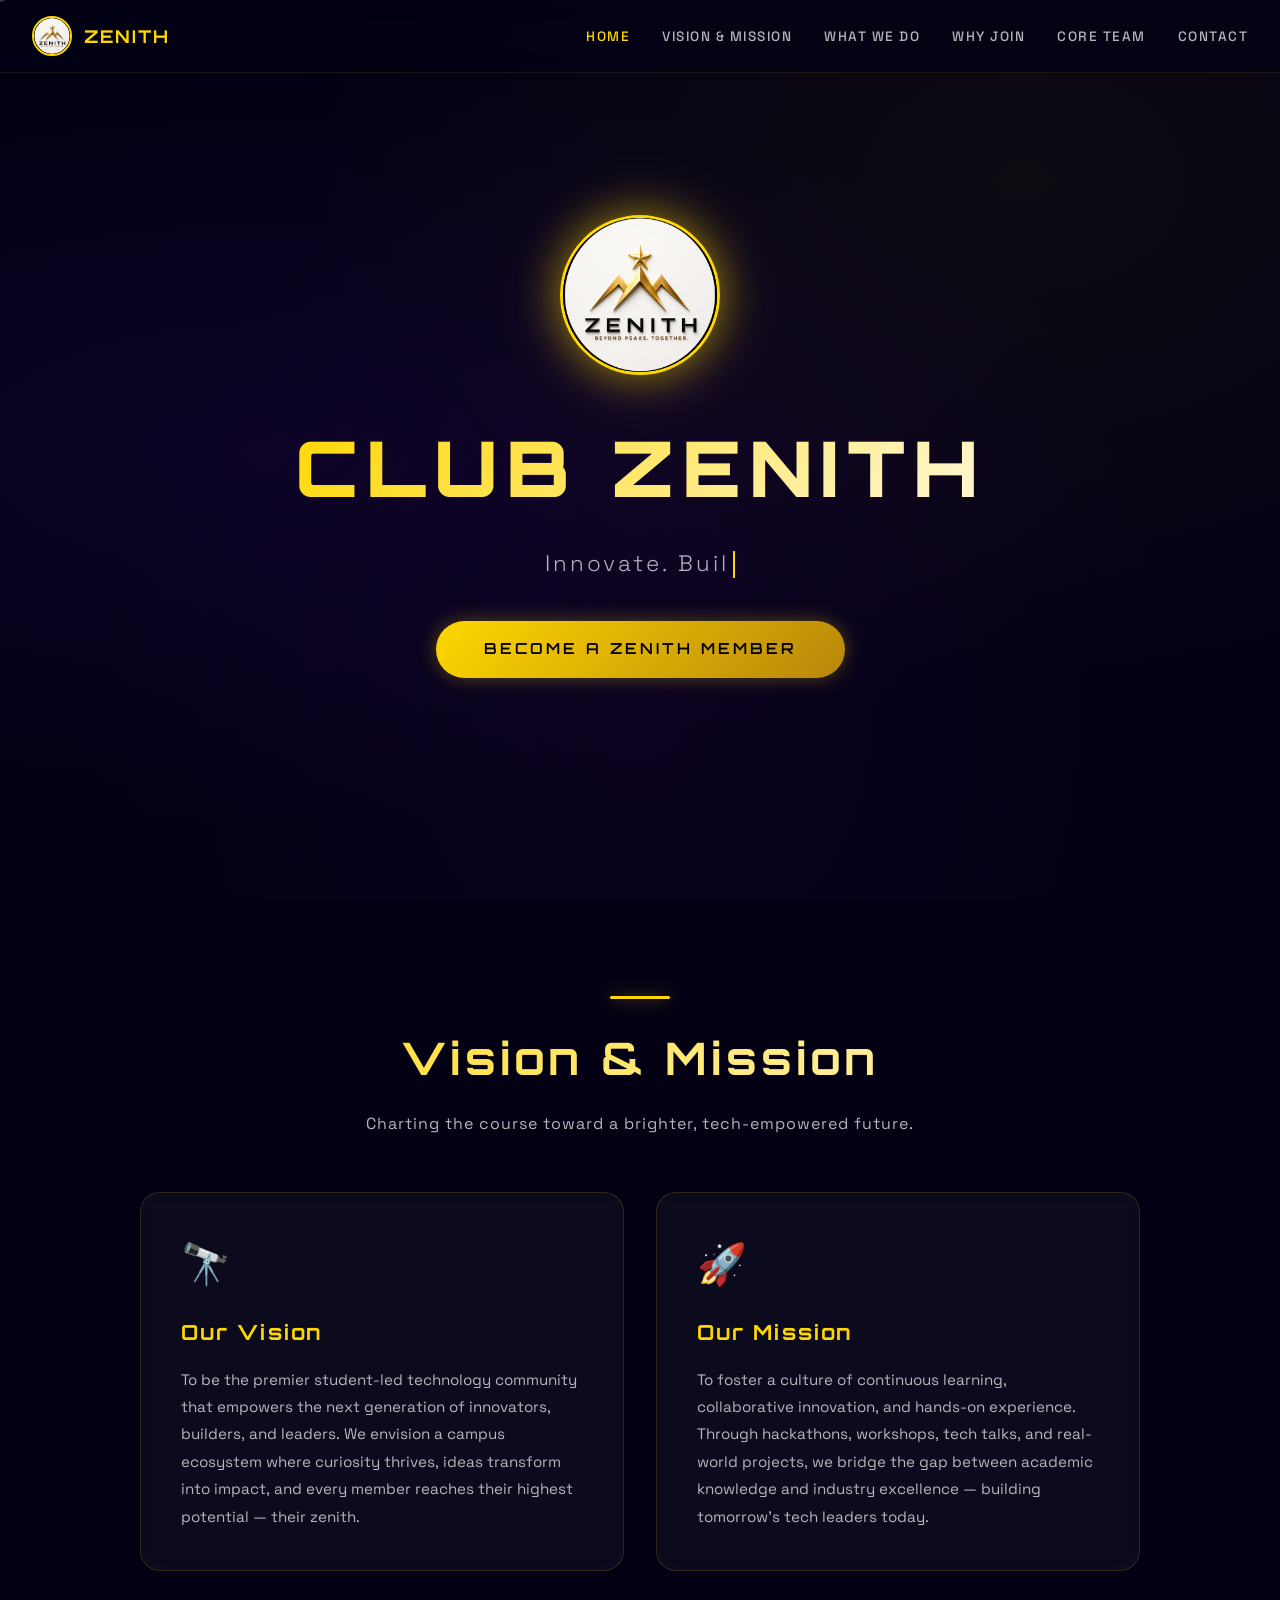
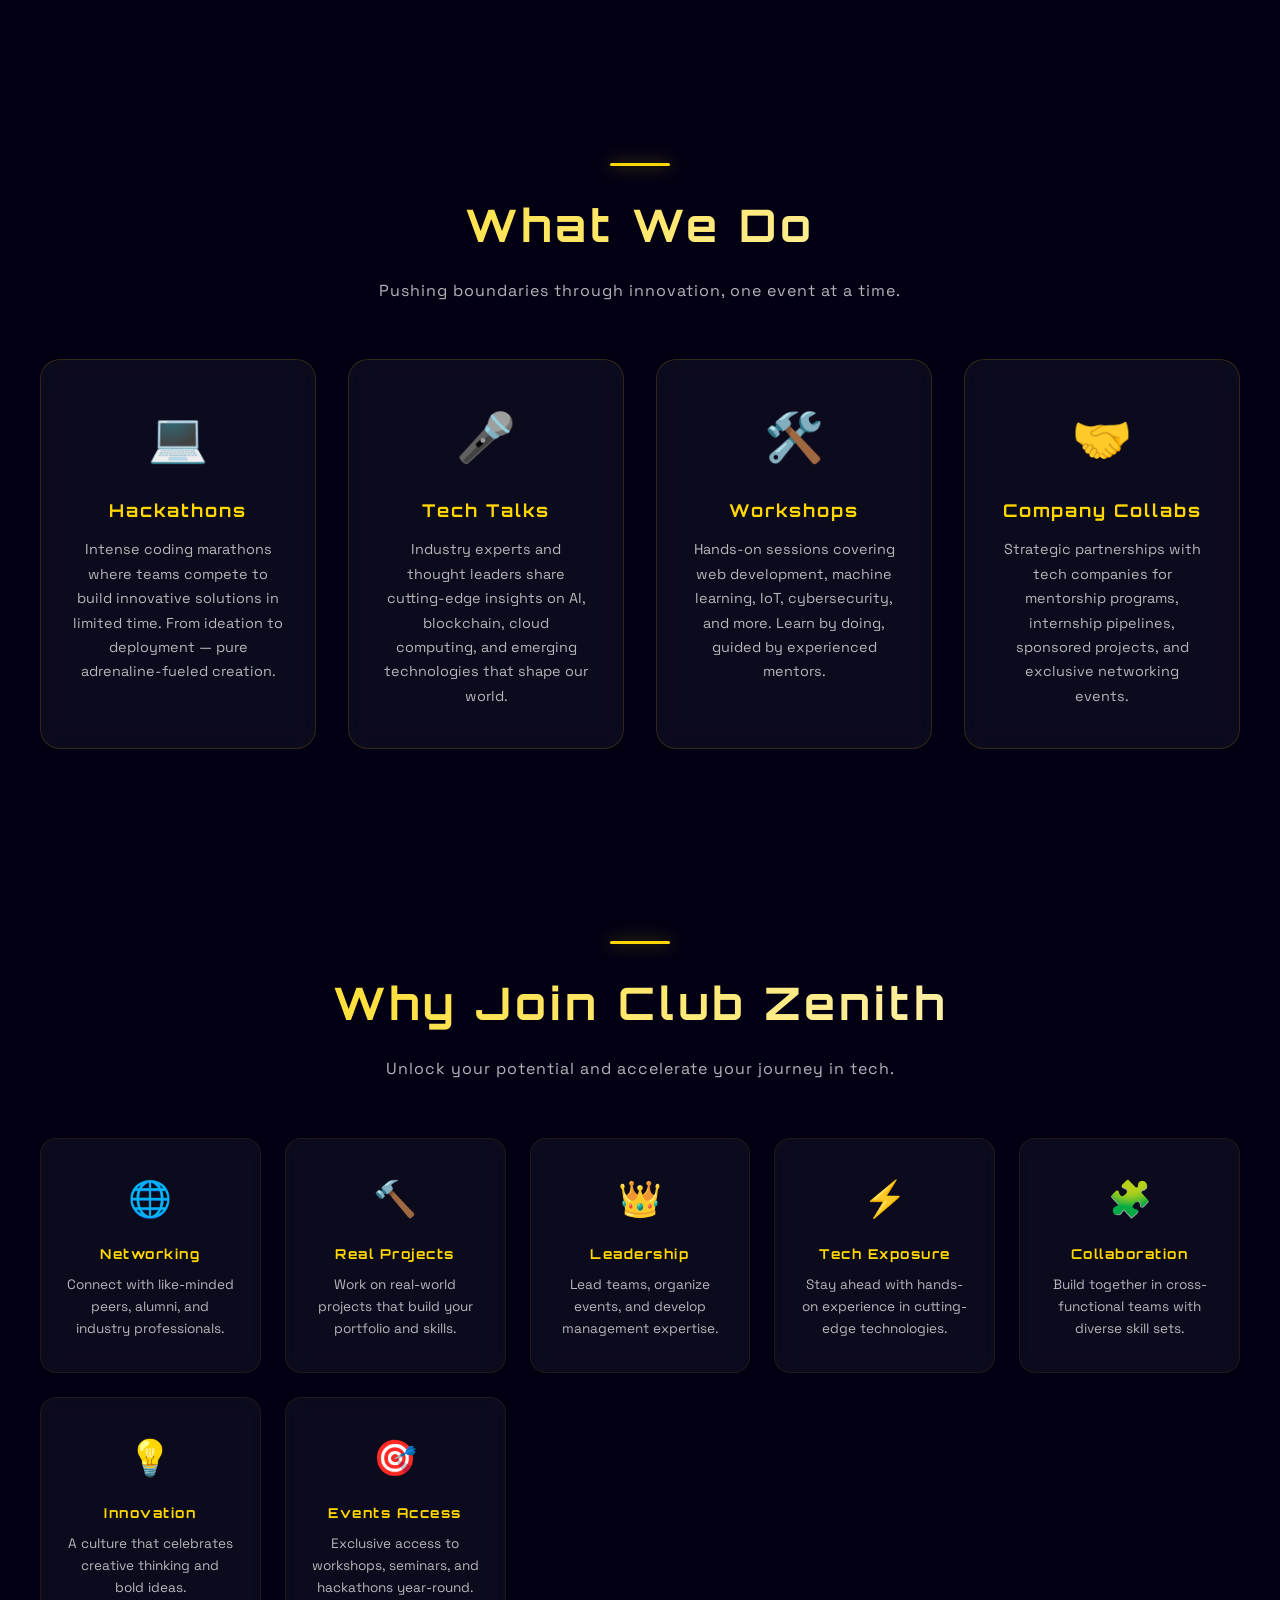
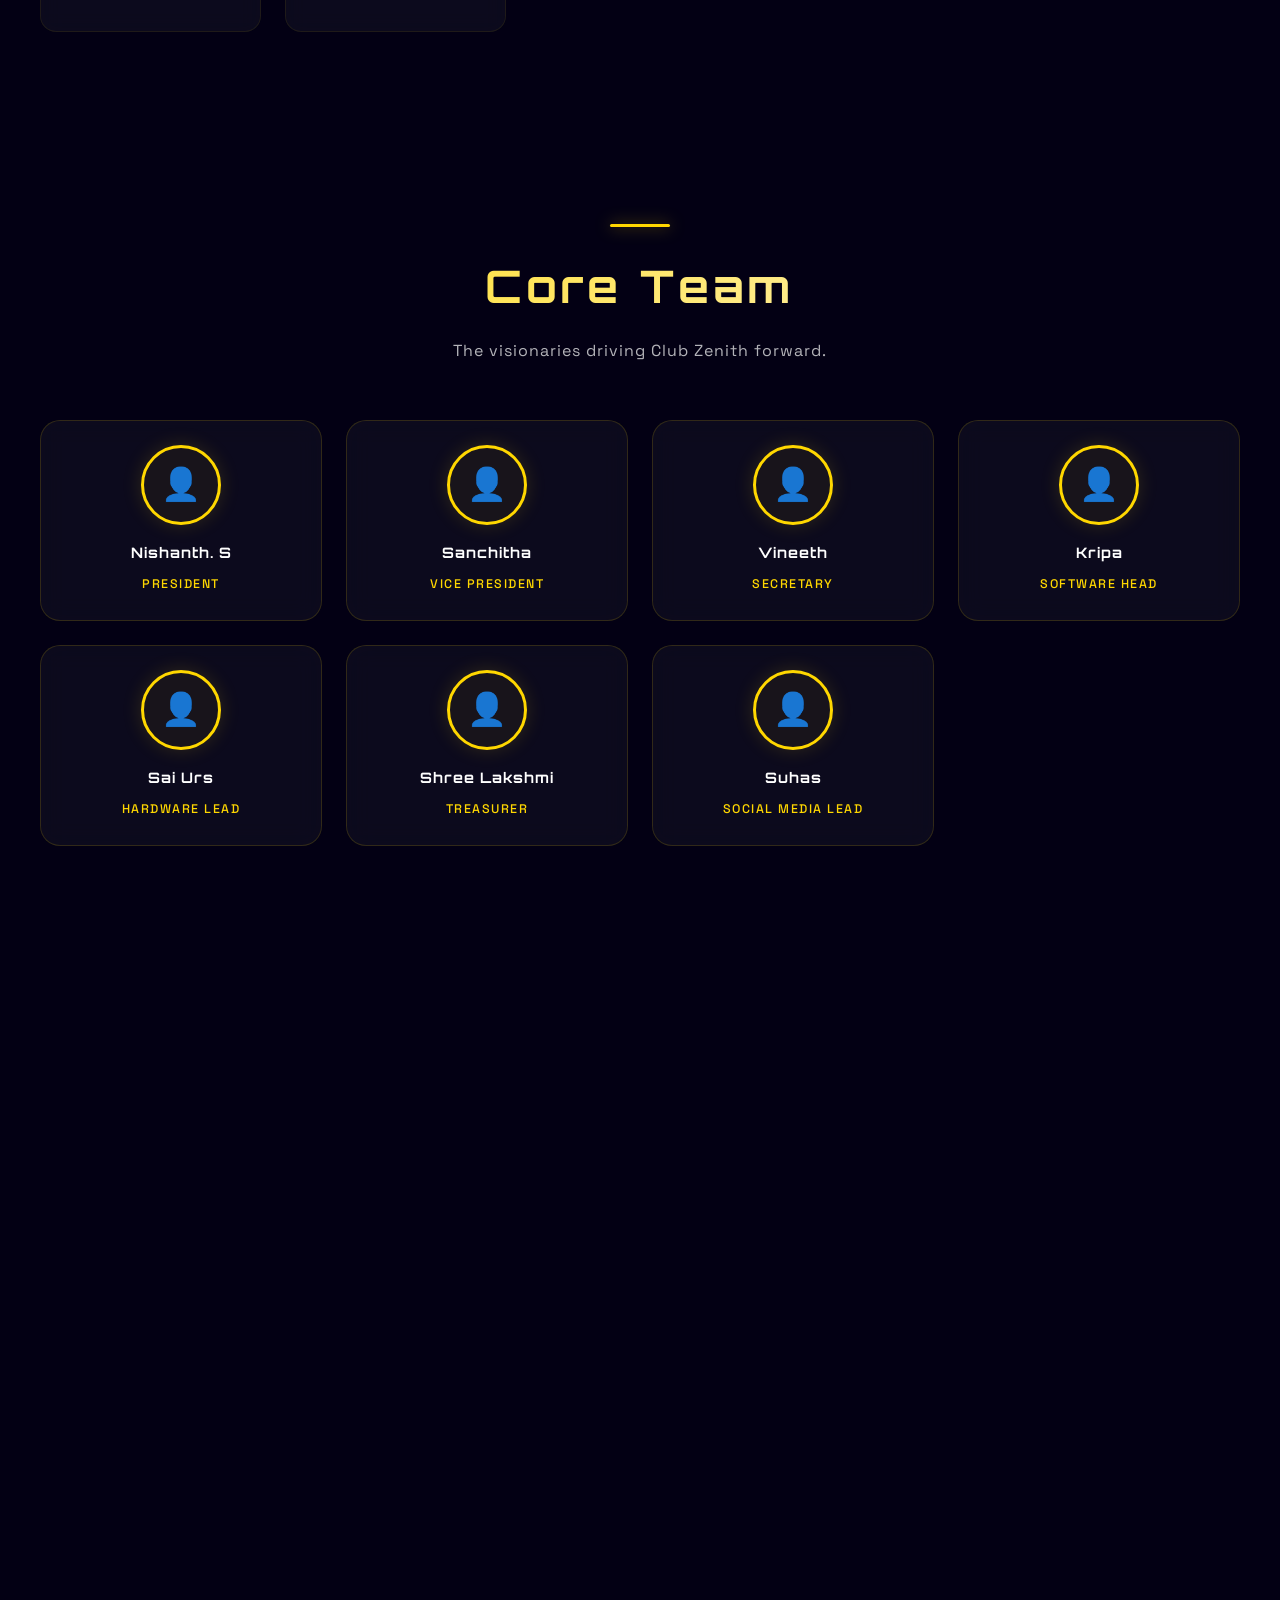
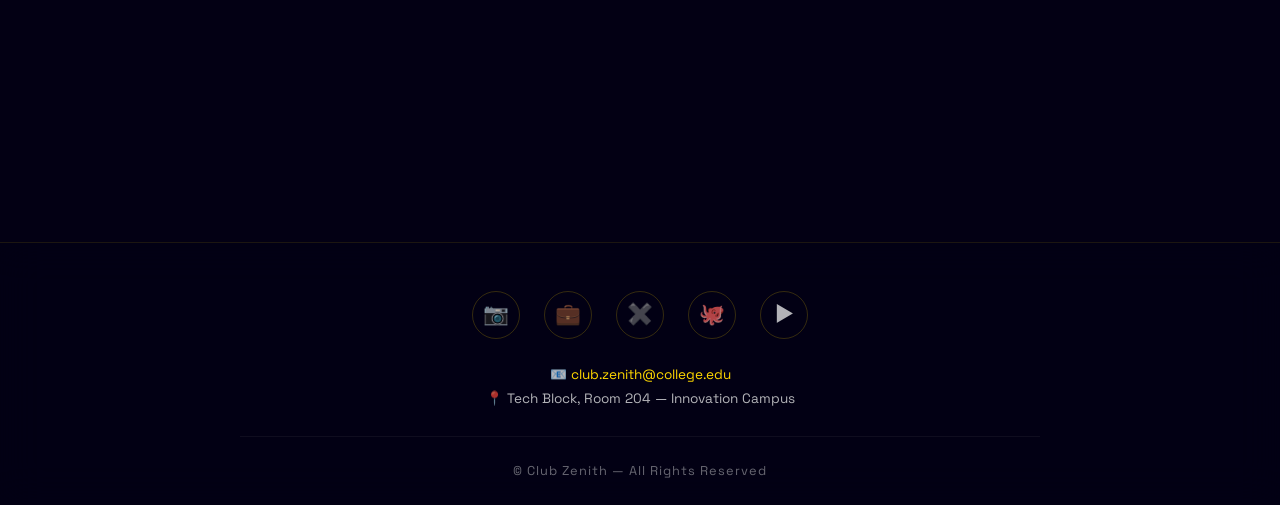
==== index.html @ a307e472 "main branch" ====
<!DOCTYPE html>
<html lang="en">
<head>
  <meta charset="UTF-8" />
  <meta name="viewport" content="width=device-width, initial-scale=1.0" />
  <title>Club Zenith — Beyond Peaks. Together.</title>
  <meta name="description" content="Club Zenith is a premier college tech club driving innovation, leadership, and technology-driven growth. Join us to innovate, build, and lead the future." />
  <link rel="icon" href="logo.png" type="image/png" />
  <link rel="stylesheet" href="styles.css" />
</head>
<body>

  <!-- Galaxy Canvas Background -->
  <canvas id="galaxy-canvas"></canvas>
  <div class="nebula-overlay"></div>

  <!-- ========== NAVIGATION ========== -->
  <nav class="navbar" id="navbar">
    <a href="#hero" class="nav-logo">
      <img src="logo.png" alt="Club Zenith Logo" />
      <span>ZENITH</span>
    </a>
    <ul class="nav-links" id="navLinks">
      <li><a href="#hero">Home</a></li>
      <li><a href="#vision">Vision &amp; Mission</a></li>
      <li><a href="#whatwedo">What We Do</a></li>
      <li><a href="#whyjoin">Why Join</a></li>
      <li><a href="#team">Core Team</a></li>
      <li><a href="#contact">Contact</a></li>
    </ul>
    <div class="hamburger" id="hamburger">
      <span></span><span></span><span></span>
    </div>
  </nav>

  <!-- ========== HERO SECTION ========== -->
  <section class="hero" id="hero">
    <img src="logo.png" alt="Club Zenith Logo" class="hero-logo" />
    <h1 class="hero-title">CLUB ZENITH</h1>
    <p class="hero-tagline" id="tagline"></p>
    <div class="hero-cta">
      <a href="#contact" class="cta-btn" id="ctaBtn">Become a Zenith Member</a>
    </div>
  </section>

  <!-- ========== VISION & MISSION ========== -->
  <section id="vision">
    <div class="section-divider reveal"></div>
    <h2 class="section-title reveal">Vision &amp; Mission</h2>
    <p class="section-subtitle reveal">Charting the course toward a brighter, tech-empowered future.</p>

    <div class="vm-grid">
      <!-- Vision Card -->
      <div class="vm-card reveal">
        <div class="card-icon">🔭</div>
        <h3>Our Vision</h3>
        <p>To be the premier student-led technology community that empowers the next generation of innovators, builders, and leaders. We envision a campus ecosystem where curiosity thrives, ideas transform into impact, and every member reaches their highest potential — their zenith.</p>
      </div>
      <!-- Mission Card -->
      <div class="vm-card reveal">
        <div class="card-icon">🚀</div>
        <h3>Our Mission</h3>
        <p>To foster a culture of continuous learning, collaborative innovation, and hands-on experience. Through hackathons, workshops, tech talks, and real-world projects, we bridge the gap between academic knowledge and industry excellence — building tomorrow's tech leaders today.</p>
      </div>
    </div>
  </section>

  <!-- ========== WHAT WE DO ========== -->
  <section id="whatwedo">
    <div class="section-divider reveal"></div>
    <h2 class="section-title reveal">What We Do</h2>
    <p class="section-subtitle reveal">Pushing boundaries through innovation, one event at a time.</p>

    <div class="wwd-grid">
      <div class="wwd-card reveal">
        <span class="card-icon">💻</span>
        <h3>Hackathons</h3>
        <p>Intense coding marathons where teams compete to build innovative solutions in limited time. From ideation to deployment — pure adrenaline-fueled creation.</p>
      </div>
      <div class="wwd-card reveal">
        <span class="card-icon">🎤</span>
        <h3>Tech Talks</h3>
        <p>Industry experts and thought leaders share cutting-edge insights on AI, blockchain, cloud computing, and emerging technologies that shape our world.</p>
      </div>
      <div class="wwd-card reveal">
        <span class="card-icon">🛠️</span>
        <h3>Workshops</h3>
        <p>Hands-on sessions covering web development, machine learning, IoT, cybersecurity, and more. Learn by doing, guided by experienced mentors.</p>
      </div>
      <div class="wwd-card reveal">
        <span class="card-icon">🤝</span>
        <h3>Company Collabs</h3>
        <p>Strategic partnerships with tech companies for mentorship programs, internship pipelines, sponsored projects, and exclusive networking events.</p>
      </div>
    </div>
  </section>

  <!-- ========== WHY JOIN ========== -->
  <section id="whyjoin">
    <div class="section-divider reveal"></div>
    <h2 class="section-title reveal">Why Join Club Zenith</h2>
    <p class="section-subtitle reveal">Unlock your potential and accelerate your journey in tech.</p>

    <div class="why-grid">
      <div class="why-card reveal">
        <span class="icon">🌐</span>
        <h4>Networking</h4>
        <p>Connect with like-minded peers, alumni, and industry professionals.</p>
      </div>
      <div class="why-card reveal">
        <span class="icon">🔨</span>
        <h4>Real Projects</h4>
        <p>Work on real-world projects that build your portfolio and skills.</p>
      </div>
      <div class="why-card reveal">
        <span class="icon">👑</span>
        <h4>Leadership</h4>
        <p>Lead teams, organize events, and develop management expertise.</p>
      </div>
      <div class="why-card reveal">
        <span class="icon">⚡</span>
        <h4>Tech Exposure</h4>
        <p>Stay ahead with hands-on experience in cutting-edge technologies.</p>
      </div>
      <div class="why-card reveal">
        <span class="icon">🧩</span>
        <h4>Collaboration</h4>
        <p>Build together in cross-functional teams with diverse skill sets.</p>
      </div>
      <div class="why-card reveal">
        <span class="icon">💡</span>
        <h4>Innovation</h4>
        <p>A culture that celebrates creative thinking and bold ideas.</p>
      </div>
      <div class="why-card reveal">
        <span class="icon">🎯</span>
        <h4>Events Access</h4>
        <p>Exclusive access to workshops, seminars, and hackathons year-round.</p>
      </div>
    </div>
  </section>

  <!-- ========== CORE TEAM ========== -->
  <section id="team">
    <div class="section-divider reveal"></div>
    <h2 class="section-title reveal">Core Team</h2>
    <p class="section-subtitle reveal">The visionaries driving Club Zenith forward.</p>

    <div class="team-grid">
      <!-- Row 1: Top Leadership -->
      <div class="team-card reveal">
        <div class="team-avatar">👤</div>
        <h4>Nishanth. S</h4>
        <span class="role">President</span>
      </div>
      <div class="team-card reveal">
        <div class="team-avatar">👤</div>
        <h4>Sanchitha</h4>
        <span class="role">Vice President</span>
      </div>
      <div class="team-card reveal">
        <div class="team-avatar">👤</div>
        <h4>Vineeth</h4>
        <span class="role">Secretary</span>
      </div>
      <div class="team-card reveal">
        <div class="team-avatar">👤</div>
        <h4>Kripa</h4>
        <span class="role">Software Head</span>
      </div>
      <!-- Row 2 -->
      <div class="team-card reveal">
        <div class="team-avatar">👤</div>
        <h4>Sai Urs</h4>
        <span class="role">Hardware Lead</span>
      </div>
      <div class="team-card reveal">
        <div class="team-avatar">👤</div>
        <h4>Shree Lakshmi</h4>
        <span class="role">Treasurer</span>
      </div>
      <div class="team-card reveal">
        <div class="team-avatar">👤</div>
        <h4>Suhas</h4>
        <span class="role">Social Media Lead</span>
      </div>
      <div class="team-card reveal">
        <div class="team-avatar">👤</div>
        <h4>Dhruvitha</h4>
        <span class="role">Event Mgmt Lead</span>
      </div>
      <!-- Row 3 -->
      <div class="team-card reveal">
        <div class="team-avatar">👤</div>
        <h4>Varshitha Shetty</h4>
        <span class="role">Communication Head</span>
      </div>
      <div class="team-card reveal">
        <div class="team-avatar">👤</div>
        <h4>Thanya M</h4>
        <span class="role">Event Management</span>
      </div>
      <div class="team-card reveal">
        <div class="team-avatar">👤</div>
        <h4>Yashwanth Ganesh</h4>
        <span class="role">Project Lead</span>
      </div>
      <div class="team-card reveal">
        <div class="team-avatar">👤</div>
        <h4>Shilpa</h4>
        <span class="role">Project Coordinator</span>
      </div>
      <!-- Row 4 -->
      <div class="team-card reveal">
        <div class="team-avatar">👤</div>
        <h4>Mohith Ashwin</h4>
        <span class="role">Technical Lead</span>
      </div>
      <div class="team-card reveal">
        <div class="team-avatar">👤</div>
        <h4>Likitha</h4>
        <span class="role">Software Lead</span>
      </div>
      <div class="team-card reveal">
        <div class="team-avatar">👤</div>
        <h4>Ninaad</h4>
        <span class="role">Outreach Lead</span>
      </div>
      <div class="team-card reveal">
        <div class="team-avatar">👤</div>
        <h4>Sai Gagan</h4>
        <span class="role">Marketing Lead</span>
      </div>
      <!-- Row 5 -->
      <div class="team-card reveal">
        <div class="team-avatar">👤</div>
        <h4>Prajwal Gowda</h4>
        <span class="role">Logistics Head</span>
      </div>
      <div class="team-card reveal">
        <div class="team-avatar">👤</div>
        <h4>Rohan Anil</h4>
        <span class="role">Event Mgmt Coord.</span>
      </div>
      <div class="team-card reveal">
        <div class="team-avatar">👤</div>
        <h4>Appu</h4>
        <span class="role">Event Mgmt Coord.</span>
      </div>
      <div class="team-card reveal">
        <div class="team-avatar">👤</div>
        <h4>Poorvika</h4>
        <span class="role">Technical Coord.</span>
      </div>
      <!-- Row 6 -->
      <div class="team-card reveal">
        <div class="team-avatar">👤</div>
        <h4>Thejaswi</h4>
        <span class="role">Documentation Head</span>
      </div>
    </div>
  </section>

  <!-- ========== FOOTER / CONTACT ========== -->
  <footer class="footer" id="contact">
    <div class="footer-content">
      <div class="social-links">
        <a href="#" aria-label="Instagram" title="Instagram">📷</a>
        <a href="#" aria-label="LinkedIn" title="LinkedIn">💼</a>
        <a href="#" aria-label="Twitter / X" title="Twitter / X">✖️</a>
        <a href="#" aria-label="GitHub" title="GitHub">🐙</a>
        <a href="#" aria-label="YouTube" title="YouTube">▶️</a>
      </div>
      <div class="footer-contact">
        <p>📧 <a href="mailto:club.zenith@college.edu">club.zenith@college.edu</a></p>
        <p>📍 Tech Block, Room 204 — Innovation Campus</p>
      </div>
      <div class="footer-bottom">
        &copy; Club Zenith — All Rights Reserved
      </div>
    </div>
  </footer>

  <script src="script.js"></script>
</body>
</html>
---- styles.css ----
/* ============================================
   Club Zenith — Cosmic Galaxy Theme Stylesheet
   ============================================ */

/* ---------- Google Fonts ---------- */
@import url('https://fonts.googleapis.com/css2?family=Orbitron:wght@400;500;600;700;800;900&family=Inter:wght@300;400;500;600;700&family=Space+Grotesk:wght@300;400;500;600;700&display=swap');

/* ---------- CSS Variables ---------- */
:root {
  --gold: #FFD700;
  --gold-dark: #B8860B;
  --gold-light: #FFF4CC;
  --black: #000000;
  --bg-primary: #030014;
  --bg-secondary: #0a0a2e;
  --bg-card: rgba(15, 15, 45, 0.6);
  --navy: #0b0b3b;
  --purple-deep: #1a0533;
  --purple-accent: #7b2ff7;
  --text-primary: #ffffff;
  --text-secondary: rgba(255, 255, 255, 0.7);
  --glass-bg: rgba(255, 255, 255, 0.04);
  --glass-border: rgba(255, 215, 0, 0.15);
  --glow-gold: 0 0 20px rgba(255, 215, 0, 0.3);
  --glow-gold-strong: 0 0 40px rgba(255, 215, 0, 0.5), 0 0 80px rgba(255, 215, 0, 0.2);
  --transition: all 0.4s cubic-bezier(0.25, 0.46, 0.45, 0.94);
  --font-display: 'Orbitron', sans-serif;
  --font-body: 'Space Grotesk', 'Inter', sans-serif;
}

/* ---------- Reset & Base ---------- */
*, *::before, *::after { margin: 0; padding: 0; box-sizing: border-box; }

html {
  scroll-behavior: smooth;
  overflow-x: hidden;
  scrollbar-width: thin;
  scrollbar-color: var(--gold-dark) var(--bg-primary);
}

body {
  font-family: var(--font-body);
  background: var(--bg-primary);
  color: var(--text-primary);
  overflow-x: hidden;
  line-height: 1.6;
}

::-webkit-scrollbar { width: 6px; }
::-webkit-scrollbar-track { background: var(--bg-primary); }
::-webkit-scrollbar-thumb { background: var(--gold-dark); border-radius: 3px; }

/* ---------- Canvas Background ---------- */
#galaxy-canvas {
  position: fixed;
  top: 0; left: 0;
  width: 100%; height: 100%;
  z-index: 0;
  pointer-events: none;
}

/* ---------- Nebula Overlay ---------- */
.nebula-overlay {
  position: fixed;
  top: 0; left: 0;
  width: 100%; height: 100%;
  z-index: 0;
  pointer-events: none;
  background:
    radial-gradient(ellipse at 20% 50%, rgba(123, 47, 247, 0.08) 0%, transparent 60%),
    radial-gradient(ellipse at 80% 20%, rgba(255, 215, 0, 0.05) 0%, transparent 50%),
    radial-gradient(ellipse at 50% 80%, rgba(26, 5, 51, 0.3) 0%, transparent 60%);
}

/* ---------- Navigation ---------- */
.navbar {
  position: fixed;
  top: 0; left: 0; right: 0;
  z-index: 1000;
  padding: 1rem 2rem;
  display: flex;
  align-items: center;
  justify-content: space-between;
  background: rgba(3, 0, 20, 0.6);
  backdrop-filter: blur(20px);
  -webkit-backdrop-filter: blur(20px);
  border-bottom: 1px solid rgba(255, 215, 0, 0.1);
  transition: var(--transition);
}

.navbar.scrolled {
  background: rgba(3, 0, 20, 0.9);
  padding: 0.6rem 2rem;
  box-shadow: 0 4px 30px rgba(0, 0, 0, 0.5);
}

.nav-logo {
  display: flex;
  align-items: center;
  gap: 0.75rem;
  text-decoration: none;
}

.nav-logo img {
  width: 40px;
  height: 40px;
  border-radius: 50%;
  border: 2px solid var(--gold);
}

.nav-logo span {
  font-family: var(--font-display);
  font-size: 1.1rem;
  font-weight: 700;
  color: var(--gold);
  letter-spacing: 2px;
}

.nav-links {
  display: flex;
  list-style: none;
  gap: 2rem;
  align-items: center;
}

.nav-links a {
  text-decoration: none;
  color: var(--text-secondary);
  font-size: 0.85rem;
  font-weight: 500;
  letter-spacing: 1.5px;
  text-transform: uppercase;
  position: relative;
  transition: var(--transition);
  padding: 0.5rem 0;
}

.nav-links a::after {
  content: '';
  position: absolute;
  bottom: 0; left: 0;
  width: 0; height: 2px;
  background: var(--gold);
  transition: width 0.3s ease;
  box-shadow: 0 0 10px var(--gold);
}

.nav-links a:hover { color: var(--gold); }
.nav-links a:hover::after { width: 100%; }

/* Hamburger */
.hamburger {
  display: none;
  flex-direction: column;
  gap: 5px;
  cursor: pointer;
  z-index: 1001;
}
.hamburger span {
  width: 28px; height: 2px;
  background: var(--gold);
  transition: var(--transition);
}
.hamburger.active span:nth-child(1) { transform: rotate(45deg) translate(5px, 5px); }
.hamburger.active span:nth-child(2) { opacity: 0; }
.hamburger.active span:nth-child(3) { transform: rotate(-45deg) translate(5px, -5px); }

/* ---------- Hero Section ---------- */
.hero {
  position: relative;
  z-index: 1;
  min-height: 100vh;
  display: flex;
  flex-direction: column;
  align-items: center;
  justify-content: center;
  text-align: center;
  padding: 2rem;
}

.hero-logo {
  width: 160px; height: 160px;
  border-radius: 50%;
  border: 3px solid var(--gold);
  box-shadow: var(--glow-gold-strong);
  animation: logoPulse 3s ease-in-out infinite, fadeInScale 1.5s ease forwards;
  opacity: 0;
  margin-bottom: 2rem;
}

@keyframes logoPulse {
  0%, 100% { box-shadow: 0 0 20px rgba(255,215,0,0.3), 0 0 60px rgba(255,215,0,0.1); }
  50% { box-shadow: 0 0 40px rgba(255,215,0,0.6), 0 0 100px rgba(255,215,0,0.2); }
}

@keyframes fadeInScale {
  from { opacity: 0; transform: scale(0.5); }
  to { opacity: 1; transform: scale(1); }
}

.hero-title {
  font-family: var(--font-display);
  font-size: clamp(2.5rem, 6vw, 5rem);
  font-weight: 900;
  letter-spacing: 8px;
  background: linear-gradient(135deg, var(--gold), #fff8dc, var(--gold-dark), var(--gold));
  background-size: 300% 300%;
  -webkit-background-clip: text;
  -webkit-text-fill-color: transparent;
  background-clip: text;
  animation: shimmer 4s ease infinite, fadeInUp 1.5s ease 0.3s forwards;
  opacity: 0;
  text-shadow: none;
}

@keyframes shimmer {
  0% { background-position: 0% 50%; }
  50% { background-position: 100% 50%; }
  100% { background-position: 0% 50%; }
}

@keyframes fadeInUp {
  from { opacity: 0; transform: translateY(30px); }
  to { opacity: 1; transform: translateY(0); }
}

.hero-tagline {
  font-size: clamp(1rem, 2.5vw, 1.4rem);
  color: var(--text-secondary);
  margin-top: 1rem;
  letter-spacing: 3px;
  font-weight: 300;
  min-height: 2rem;
  animation: fadeInUp 1.5s ease 0.6s forwards;
  opacity: 0;
}

.hero-tagline .cursor {
  display: inline-block;
  width: 2px;
  height: 1.2em;
  background: var(--gold);
  margin-left: 4px;
  vertical-align: text-bottom;
  animation: blink 0.8s step-end infinite;
}

@keyframes blink {
  0%, 100% { opacity: 1; }
  50% { opacity: 0; }
}

.hero-cta {
  margin-top: 2.5rem;
  animation: fadeInUp 1.5s ease 1.2s forwards;
  opacity: 0;
}

.cta-btn {
  display: inline-block;
  padding: 1rem 3rem;
  font-family: var(--font-display);
  font-size: 0.95rem;
  font-weight: 600;
  letter-spacing: 3px;
  text-transform: uppercase;
  color: var(--black);
  background: linear-gradient(135deg, var(--gold), var(--gold-dark));
  border: none;
  border-radius: 50px;
  cursor: pointer;
  text-decoration: none;
  position: relative;
  overflow: hidden;
  transition: var(--transition);
  box-shadow: var(--glow-gold);
}

.cta-btn::before {
  content: '';
  position: absolute;
  top: -50%; left: -50%;
  width: 200%; height: 200%;
  background: linear-gradient(45deg, transparent, rgba(255,255,255,0.3), transparent);
  transform: rotate(45deg);
  transition: 0.6s;
  opacity: 0;
}

.cta-btn:hover {
  transform: translateY(-3px) scale(1.05);
  box-shadow: var(--glow-gold-strong);
}

.cta-btn:hover::before { opacity: 1; animation: shineSlide 0.6s forwards; }

@keyframes shineSlide {
  to { transform: rotate(45deg) translate(100%, 100%); }
}

/* ---------- Sections ---------- */
section {
  position: relative;
  z-index: 1;
  padding: 6rem 2rem;
}

.section-title {
  font-family: var(--font-display);
  font-size: clamp(1.8rem, 4vw, 2.8rem);
  font-weight: 700;
  text-align: center;
  letter-spacing: 4px;
  margin-bottom: 1rem;
  background: linear-gradient(135deg, var(--gold), #fff8dc);
  -webkit-background-clip: text;
  -webkit-text-fill-color: transparent;
  background-clip: text;
}

.section-subtitle {
  text-align: center;
  color: var(--text-secondary);
  font-size: 1rem;
  max-width: 600px;
  margin: 0 auto 3.5rem;
  letter-spacing: 1px;
}

.section-divider {
  width: 60px; height: 3px;
  background: var(--gold);
  margin: 0 auto 1.5rem;
  border-radius: 2px;
  box-shadow: 0 0 15px rgba(255,215,0,0.5);
}

/* ---------- Reveal Animation ---------- */
.reveal {
  opacity: 0;
  transform: translateY(40px);
  transition: opacity 0.8s ease, transform 0.8s ease;
}
.reveal.active {
  opacity: 1;
  transform: translateY(0);
}

/* ---------- Vision & Mission ---------- */
.vm-grid {
  display: grid;
  grid-template-columns: repeat(auto-fit, minmax(320px, 1fr));
  gap: 2rem;
  max-width: 1000px;
  margin: 0 auto;
}

.vm-card {
  background: var(--glass-bg);
  border: 1px solid var(--glass-border);
  border-radius: 20px;
  padding: 2.5rem;
  backdrop-filter: blur(12px);
  transition: var(--transition);
  position: relative;
  overflow: hidden;
}

.vm-card::before {
  content: '';
  position: absolute;
  top: -50%; left: -50%;
  width: 200%; height: 200%;
  background: radial-gradient(circle, rgba(255,215,0,0.05) 0%, transparent 70%);
  opacity: 0;
  transition: opacity 0.5s;
}

.vm-card:hover {
  transform: translateY(-8px);
  border-color: rgba(255, 215, 0, 0.4);
  box-shadow: var(--glow-gold);
}

.vm-card:hover::before { opacity: 1; }

.vm-card .card-icon {
  font-size: 2.5rem;
  margin-bottom: 1.2rem;
}

.vm-card h3 {
  font-family: var(--font-display);
  font-size: 1.3rem;
  color: var(--gold);
  margin-bottom: 1rem;
  letter-spacing: 2px;
}

.vm-card p {
  color: var(--text-secondary);
  font-size: 0.95rem;
  line-height: 1.8;
}

/* ---------- What We Do ---------- */
.wwd-grid {
  display: grid;
  grid-template-columns: repeat(auto-fit, minmax(260px, 1fr));
  gap: 2rem;
  max-width: 1200px;
  margin: 0 auto;
}

.wwd-card {
  background: var(--glass-bg);
  border: 1px solid var(--glass-border);
  border-radius: 20px;
  padding: 2.5rem 2rem;
  text-align: center;
  backdrop-filter: blur(12px);
  transition: var(--transition);
  position: relative;
  overflow: hidden;
}

.wwd-card::after {
  content: '';
  position: absolute;
  bottom: 0; left: 0; right: 0;
  height: 3px;
  background: linear-gradient(90deg, transparent, var(--gold), transparent);
  opacity: 0;
  transition: opacity 0.4s;
}

.wwd-card:hover {
  transform: translateY(-10px) scale(1.02);
  border-color: rgba(255, 215, 0, 0.4);
  box-shadow: 0 20px 60px rgba(255, 215, 0, 0.1);
}

.wwd-card:hover::after { opacity: 1; }

.wwd-card .card-icon {
  font-size: 3rem;
  margin-bottom: 1.2rem;
  display: block;
}

.wwd-card h3 {
  font-family: var(--font-display);
  font-size: 1.1rem;
  color: var(--gold);
  margin-bottom: 0.8rem;
  letter-spacing: 2px;
}

.wwd-card p {
  color: var(--text-secondary);
  font-size: 0.9rem;
  line-height: 1.7;
}

/* ---------- Why Join ---------- */
.why-grid {
  display: grid;
  grid-template-columns: repeat(auto-fit, minmax(220px, 1fr));
  gap: 1.5rem;
  max-width: 1200px;
  margin: 0 auto;
}

.why-card {
  background: var(--glass-bg);
  border: 1px solid rgba(255, 215, 0, 0.08);
  border-radius: 16px;
  padding: 2rem 1.5rem;
  text-align: center;
  backdrop-filter: blur(10px);
  transition: var(--transition);
}

.why-card:hover {
  transform: translateY(-6px);
  border-color: rgba(255, 215, 0, 0.3);
  box-shadow: 0 10px 40px rgba(255, 215, 0, 0.08);
  background: rgba(255, 215, 0, 0.03);
}

.why-card .icon {
  font-size: 2.2rem;
  margin-bottom: 1rem;
  display: block;
}

.why-card h4 {
  font-family: var(--font-display);
  font-size: 0.85rem;
  color: var(--gold);
  letter-spacing: 1.5px;
  margin-bottom: 0.6rem;
}

.why-card p {
  color: var(--text-secondary);
  font-size: 0.85rem;
  line-height: 1.6;
}

/* ---------- Core Team ---------- */
.team-grid {
  display: grid;
  grid-template-columns: repeat(4, 1fr);
  gap: 1.5rem;
  max-width: 1200px;
  margin: 0 auto;
}

.team-card {
  background: var(--glass-bg);
  border: 1px solid var(--glass-border);
  border-radius: 20px;
  padding: 1.5rem 1rem;
  text-align: center;
  backdrop-filter: blur(12px);
  transition: var(--transition);
  position: relative;
}

.team-card:hover {
  transform: translateY(-8px);
  border-color: var(--gold);
  box-shadow: var(--glow-gold);
}

.team-avatar {
  width: 80px; height: 80px;
  border-radius: 50%;
  border: 3px solid var(--gold);
  margin: 0 auto 1rem;
  display: flex;
  align-items: center;
  justify-content: center;
  font-size: 2rem;
  background: rgba(255, 215, 0, 0.05);
  box-shadow: 0 0 20px rgba(255, 215, 0, 0.15);
  transition: var(--transition);
}

.team-card:hover .team-avatar {
  box-shadow: 0 0 30px rgba(255, 215, 0, 0.4);
  transform: scale(1.05);
}

.team-card h4 {
  font-family: var(--font-display);
  font-size: 0.9rem;
  color: var(--text-primary);
  letter-spacing: 1px;
  margin-bottom: 0.4rem;
}

.team-card .role {
  font-size: 0.78rem;
  color: var(--gold);
  letter-spacing: 1.5px;
  text-transform: uppercase;
  font-weight: 500;
}

/* ---------- Contact / Footer ---------- */
.footer {
  position: relative;
  z-index: 1;
  padding: 3rem 2rem 1.5rem;
  border-top: 1px solid rgba(255, 215, 0, 0.1);
  background: rgba(3, 0, 20, 0.8);
  backdrop-filter: blur(20px);
  text-align: center;
}

.footer-content {
  max-width: 800px;
  margin: 0 auto;
}

.social-links {
  display: flex;
  justify-content: center;
  gap: 1.5rem;
  margin-bottom: 1.5rem;
}

.social-links a {
  width: 48px; height: 48px;
  border-radius: 50%;
  border: 1px solid rgba(255, 215, 0, 0.2);
  display: flex;
  align-items: center;
  justify-content: center;
  font-size: 1.3rem;
  color: var(--text-secondary);
  text-decoration: none;
  transition: var(--transition);
}

.social-links a:hover {
  border-color: var(--gold);
  color: var(--gold);
  box-shadow: var(--glow-gold);
  transform: translateY(-4px);
}

.footer-contact {
  color: var(--text-secondary);
  font-size: 0.85rem;
  margin-bottom: 1.5rem;
  line-height: 1.8;
}

.footer-contact a {
  color: var(--gold);
  text-decoration: none;
}

.footer-bottom {
  font-size: 0.8rem;
  color: rgba(255, 255, 255, 0.4);
  letter-spacing: 1px;
  padding-top: 1.5rem;
  border-top: 1px solid rgba(255, 255, 255, 0.05);
}

/* ---------- Responsive ---------- */
@media (max-width: 768px) {
  .nav-links {
    position: fixed;
    top: 0; right: -100%;
    width: 70%; height: 100vh;
    flex-direction: column;
    background: rgba(3, 0, 20, 0.97);
    backdrop-filter: blur(30px);
    padding: 5rem 2rem 2rem;
    gap: 1.5rem;
    transition: right 0.4s ease;
    border-left: 1px solid rgba(255, 215, 0, 0.1);
  }
  .nav-links.active { right: 0; }
  .hamburger { display: flex; }

  section { padding: 4rem 1.2rem; }
  .hero-logo { width: 120px; height: 120px; }
  .vm-grid { grid-template-columns: 1fr; }
  .wwd-grid { grid-template-columns: repeat(auto-fit, minmax(220px, 1fr)); }
  .why-grid { grid-template-columns: repeat(auto-fit, minmax(160px, 1fr)); }
  .team-grid { grid-template-columns: repeat(auto-fit, minmax(160px, 1fr)); }
}

@media (max-width: 480px) {
  .hero-title { letter-spacing: 3px; }
  .cta-btn { padding: 0.8rem 2rem; font-size: 0.8rem; }
  .team-grid { grid-template-columns: repeat(2, 1fr); gap: 1rem; }
  .why-grid { grid-template-columns: repeat(2, 1fr); }
}
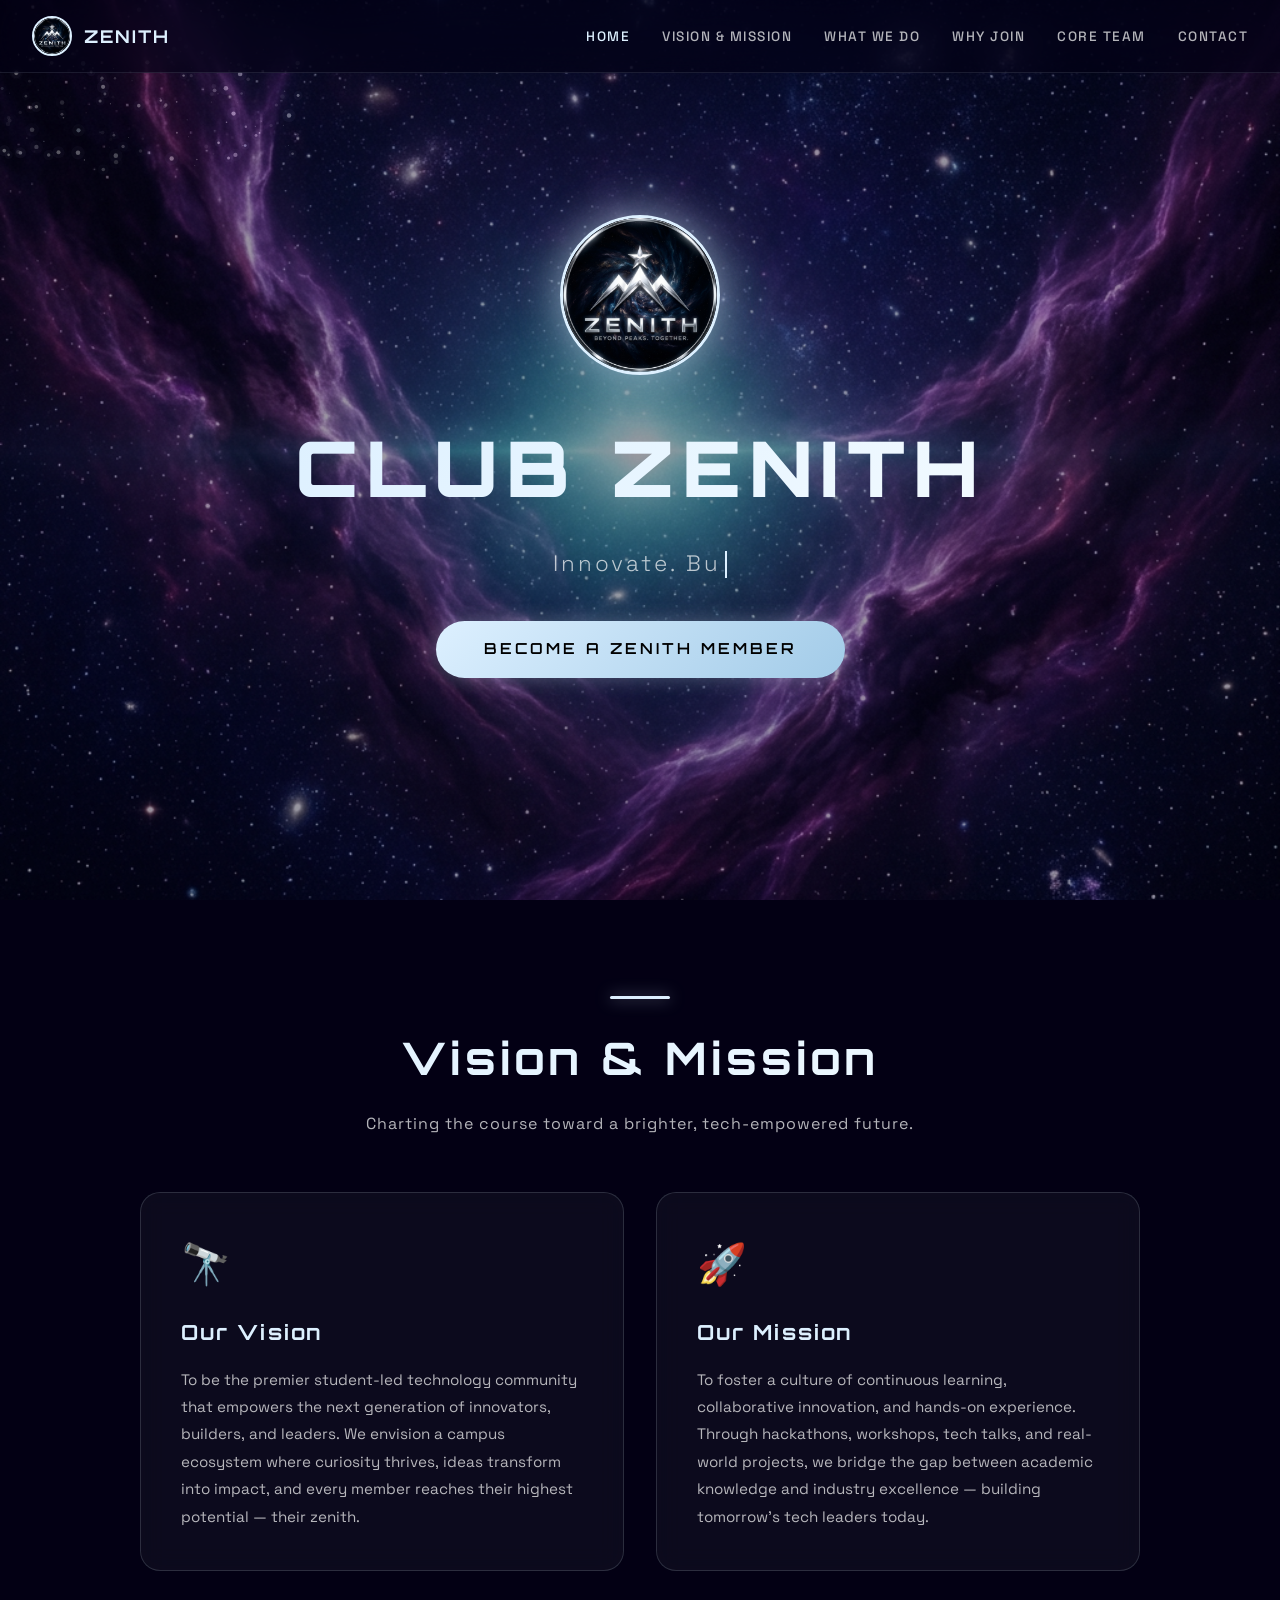
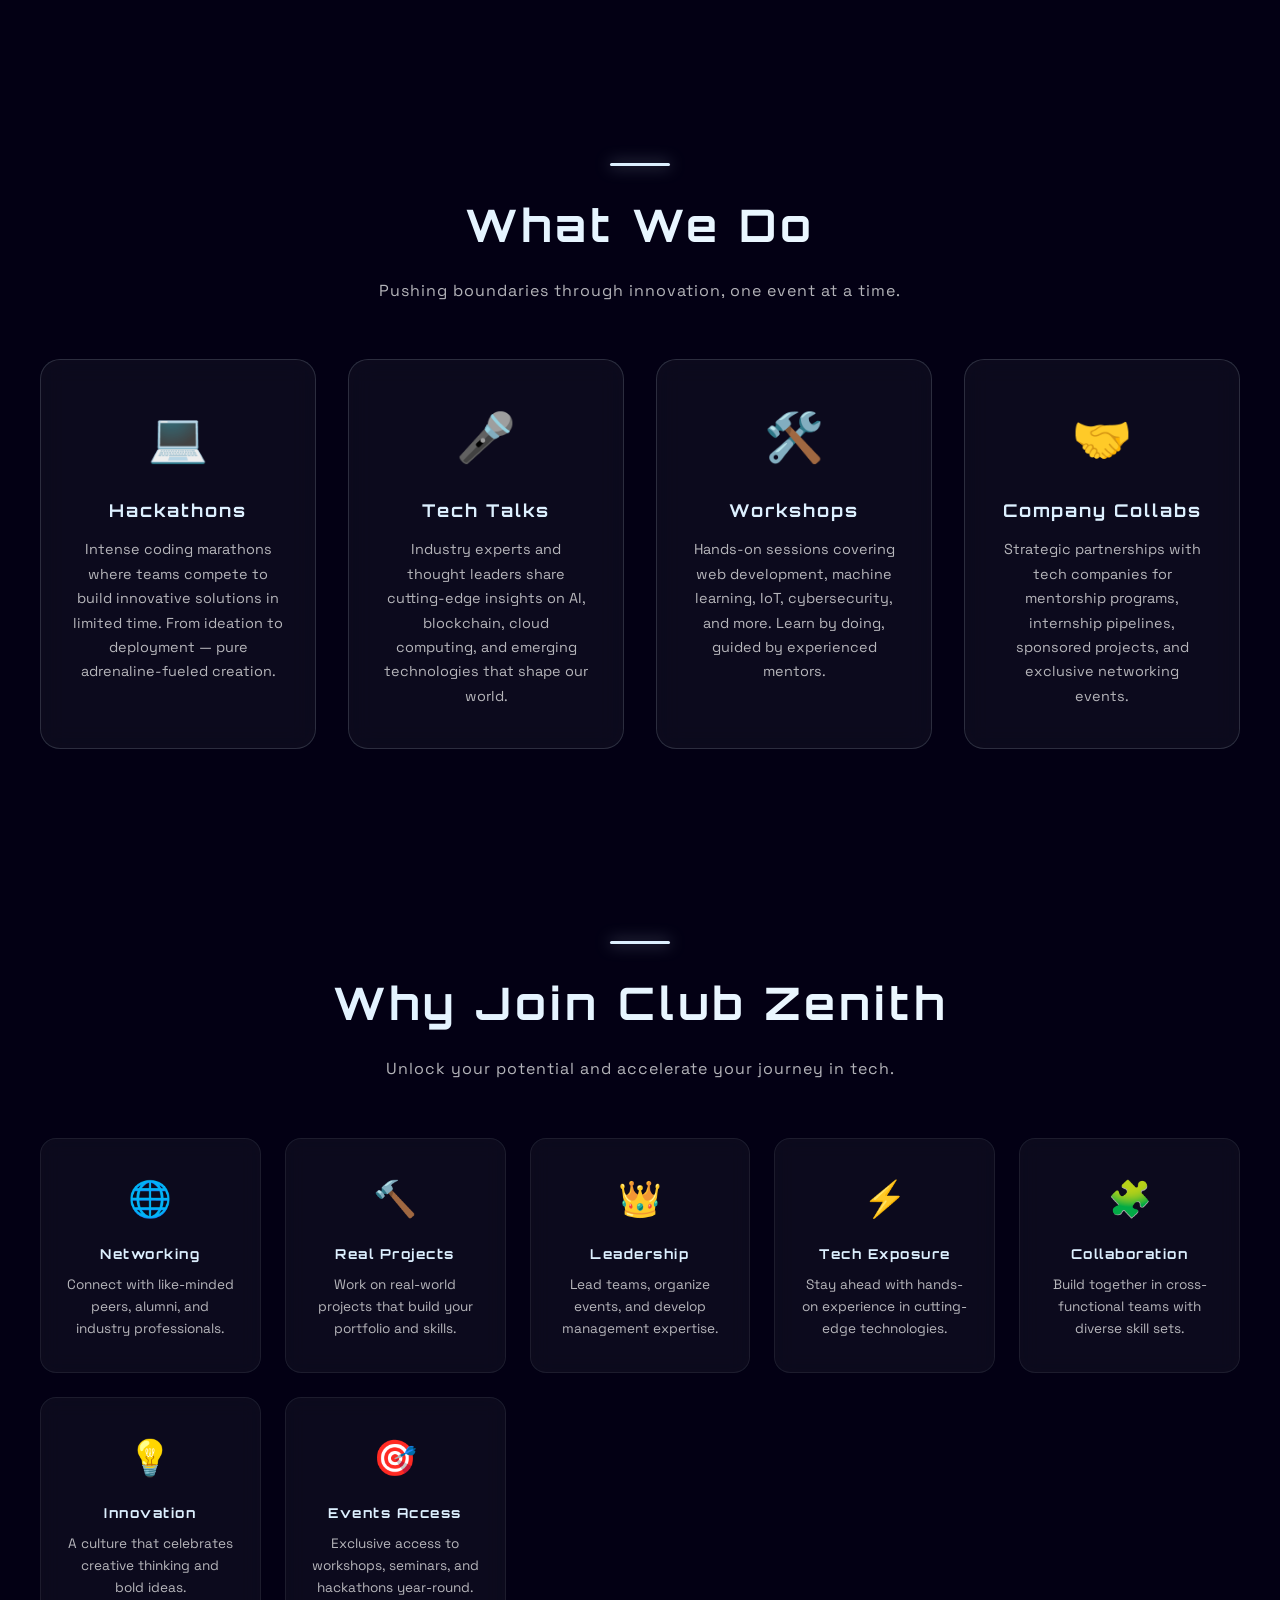
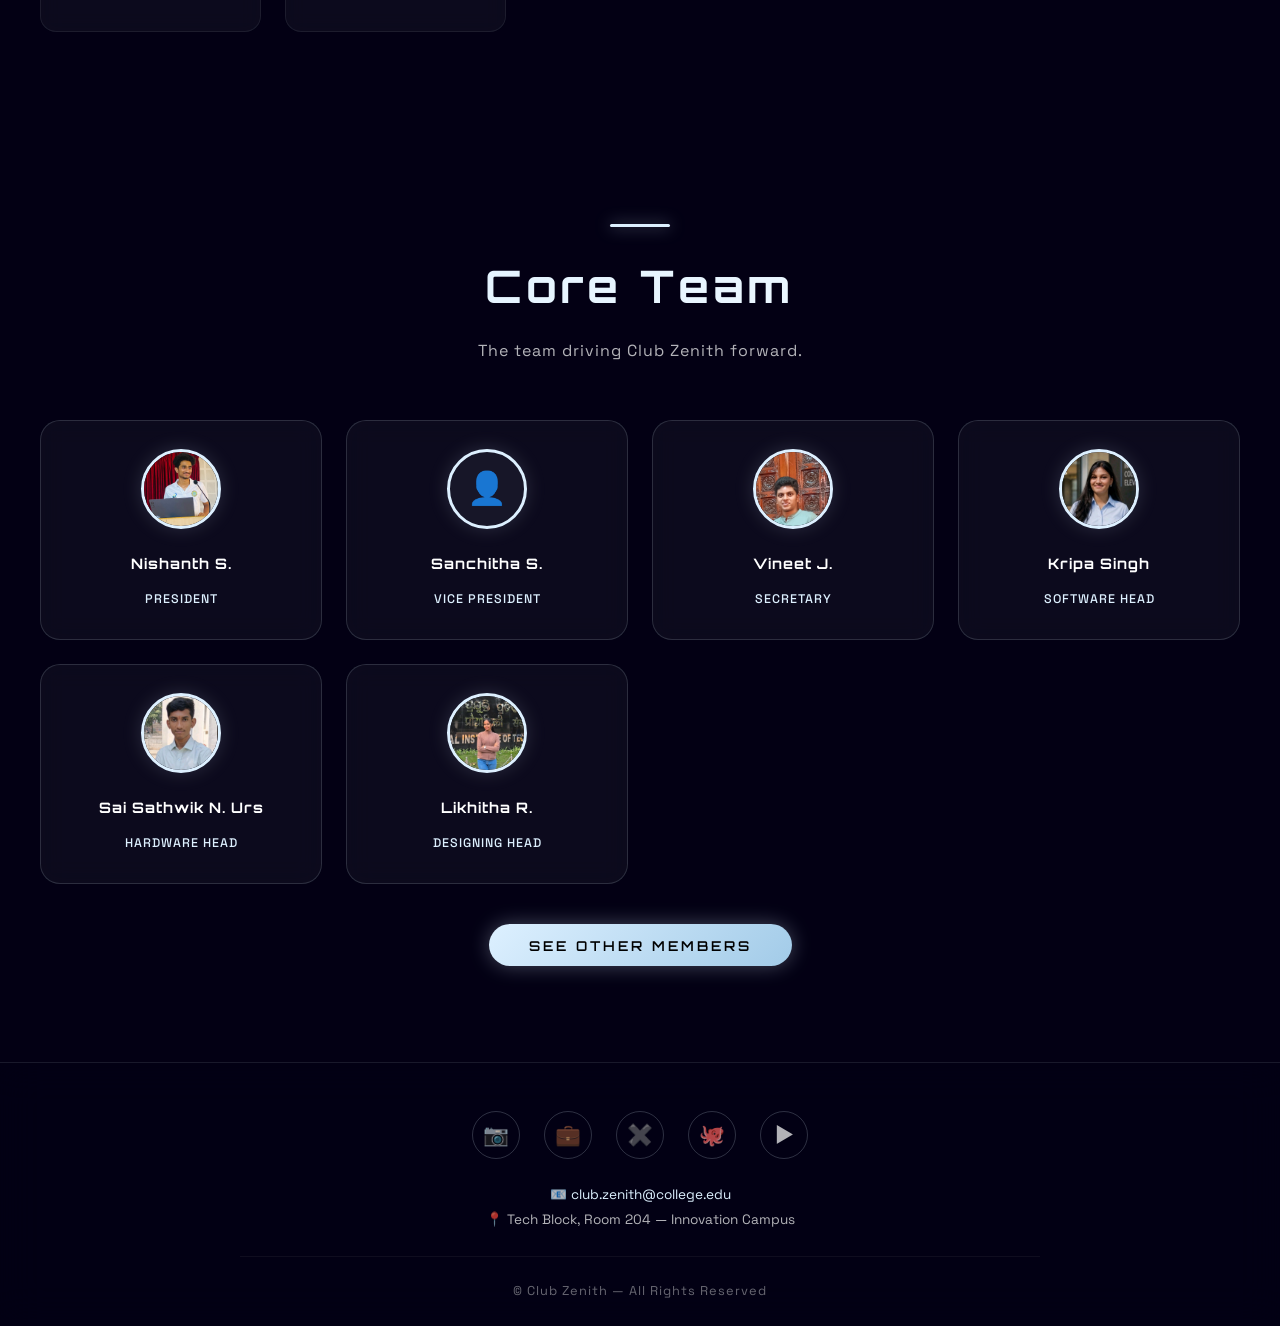
==== commit 956c7a9a: "Upload complete Zenith website project" ====
--- a/index.html
+++ b/index.html
@@ -5,7 +5,7 @@
   <meta name="viewport" content="width=device-width, initial-scale=1.0" />
   <title>Club Zenith — Beyond Peaks. Together.</title>
   <meta name="description" content="Club Zenith is a premier college tech club driving innovation, leadership, and technology-driven growth. Join us to innovate, build, and lead the future." />
-  <link rel="icon" href="logo.png" type="image/png" />
+  <link rel="icon" href="logo.jpg" type="image/jpeg" />
   <link rel="stylesheet" href="styles.css" />
 </head>
 <body>
@@ -17,7 +17,7 @@
   <!-- ========== NAVIGATION ========== -->
   <nav class="navbar" id="navbar">
     <a href="#hero" class="nav-logo">
-      <img src="logo.png" alt="Club Zenith Logo" />
+      <img src="logo.jpg" alt="Club Zenith Logo" />
       <span>ZENITH</span>
     </a>
     <ul class="nav-links" id="navLinks">
@@ -35,7 +35,7 @@
 
   <!-- ========== HERO SECTION ========== -->
   <section class="hero" id="hero">
-    <img src="logo.png" alt="Club Zenith Logo" class="hero-logo" />
+    <img src="logo.jpg" alt="Club Zenith Logo" class="hero-logo" />
     <h1 class="hero-title">CLUB ZENITH</h1>
     <p class="hero-tagline" id="tagline"></p>
     <div class="hero-cta">
@@ -139,127 +139,166 @@
       </div>
     </div>
   </section>
-
-  <!-- ========== CORE TEAM ========== -->
-  <section id="team">
-    <div class="section-divider reveal"></div>
-    <h2 class="section-title reveal">Core Team</h2>
-    <p class="section-subtitle reveal">The visionaries driving Club Zenith forward.</p>
-
-    <div class="team-grid">
-      <!-- Row 1: Top Leadership -->
-      <div class="team-card reveal">
-        <div class="team-avatar">👤</div>
-        <h4>Nishanth. S</h4>
-        <span class="role">President</span>
-      </div>
-      <div class="team-card reveal">
-        <div class="team-avatar">👤</div>
-        <h4>Sanchitha</h4>
-        <span class="role">Vice President</span>
-      </div>
-      <div class="team-card reveal">
-        <div class="team-avatar">👤</div>
-        <h4>Vineeth</h4>
-        <span class="role">Secretary</span>
-      </div>
-      <div class="team-card reveal">
-        <div class="team-avatar">👤</div>
-        <h4>Kripa</h4>
-        <span class="role">Software Head</span>
-      </div>
-      <!-- Row 2 -->
-      <div class="team-card reveal">
-        <div class="team-avatar">👤</div>
-        <h4>Sai Urs</h4>
-        <span class="role">Hardware Lead</span>
-      </div>
-      <div class="team-card reveal">
-        <div class="team-avatar">👤</div>
-        <h4>Shree Lakshmi</h4>
-        <span class="role">Treasurer</span>
-      </div>
-      <div class="team-card reveal">
-        <div class="team-avatar">👤</div>
-        <h4>Suhas</h4>
-        <span class="role">Social Media Lead</span>
-      </div>
-      <div class="team-card reveal">
-        <div class="team-avatar">👤</div>
-        <h4>Dhruvitha</h4>
-        <span class="role">Event Mgmt Lead</span>
-      </div>
-      <!-- Row 3 -->
-      <div class="team-card reveal">
-        <div class="team-avatar">👤</div>
-        <h4>Varshitha Shetty</h4>
-        <span class="role">Communication Head</span>
-      </div>
-      <div class="team-card reveal">
-        <div class="team-avatar">👤</div>
-        <h4>Thanya M</h4>
-        <span class="role">Event Management</span>
-      </div>
-      <div class="team-card reveal">
-        <div class="team-avatar">👤</div>
-        <h4>Yashwanth Ganesh</h4>
-        <span class="role">Project Lead</span>
-      </div>
-      <div class="team-card reveal">
-        <div class="team-avatar">👤</div>
-        <h4>Shilpa</h4>
-        <span class="role">Project Coordinator</span>
-      </div>
-      <!-- Row 4 -->
-      <div class="team-card reveal">
-        <div class="team-avatar">👤</div>
-        <h4>Mohith Ashwin</h4>
-        <span class="role">Technical Lead</span>
-      </div>
-      <div class="team-card reveal">
-        <div class="team-avatar">👤</div>
-        <h4>Likitha</h4>
-        <span class="role">Software Lead</span>
-      </div>
-      <div class="team-card reveal">
-        <div class="team-avatar">👤</div>
-        <h4>Ninaad</h4>
-        <span class="role">Outreach Lead</span>
-      </div>
-      <div class="team-card reveal">
-        <div class="team-avatar">👤</div>
-        <h4>Sai Gagan</h4>
-        <span class="role">Marketing Lead</span>
-      </div>
-      <!-- Row 5 -->
-      <div class="team-card reveal">
-        <div class="team-avatar">👤</div>
-        <h4>Prajwal Gowda</h4>
-        <span class="role">Logistics Head</span>
-      </div>
-      <div class="team-card reveal">
-        <div class="team-avatar">👤</div>
-        <h4>Rohan Anil</h4>
-        <span class="role">Event Mgmt Coord.</span>
-      </div>
-      <div class="team-card reveal">
-        <div class="team-avatar">👤</div>
-        <h4>Appu</h4>
-        <span class="role">Event Mgmt Coord.</span>
-      </div>
-      <div class="team-card reveal">
-        <div class="team-avatar">👤</div>
-        <h4>Poorvika</h4>
-        <span class="role">Technical Coord.</span>
-      </div>
-      <!-- Row 6 -->
-      <div class="team-card reveal">
-        <div class="team-avatar">👤</div>
-        <h4>Thejaswi</h4>
-        <span class="role">Documentation Head</span>
-      </div>
-    </div>
-  </section>
+  
+<!-- ========== CORE TEAM ========== -->
+<section id="team">
+  <div class="section-divider reveal"></div>
+  <h2 class="section-title reveal">Core Team</h2>
+  <p class="section-subtitle reveal">
+    The team driving Club Zenith forward.
+  </p>
+
+  <!-- Main team members -->
+  <div class="team-grid">
+
+    <div class="team-card reveal">
+      <div class="team-avatar"> <img src="nishanth.jpeg" alt="Nishanth S.">
+      </div>
+      <h4>Nishanth S.</h4>
+      <span class="role">President</span>
+    </div>
+
+    <div class="team-card reveal">
+      <div class="team-avatar">👤</div>
+      <h4>Sanchitha S.</h4>
+      <span class="role">Vice President</span>
+    </div>
+
+    <div class="team-card reveal">
+      <div class="team-avatar"><img src="vineeth.png" alt="Vineet J."></div>
+      <h4>Vineet J.</h4>
+      <span class="role">Secretary</span>
+    </div>
+
+    <div class="team-card reveal">
+      <div class="team-avatar"><img src="kripa.png" alt="Kripa Singh"></div>
+      <h4>Kripa Singh</h4>
+      <span class="role">Software Head</span>
+    </div>
+
+    <div class="team-card reveal">
+      <div class="team-avatar">
+        <img src="sai.png" alt="Sai Sathwik N. Urs">
+      </div>
+      <h4>Sai Sathwik N. Urs</h4>
+      <span class="role">Hardware Head</span>
+    </div>
+
+    <div class="team-card reveal">
+      <div class="team-avatar"><img src="likhitha.png" alt="Likhitha R."></div>
+      <h4>Likhitha R.</h4>
+      <span class="role">Designing Head</span>
+    </div>
+
+  </div>
+
+  <!-- Show remaining members -->
+  <div style="text-align:center; margin-top:2.5rem;">
+    <button
+      class="cta-btn"
+      id="seeMoreBtn"
+      type="button"
+      aria-expanded="false"
+      aria-controls="otherMembersGrid"
+      style="padding:0.8rem 2.5rem; font-size:0.85rem;"
+    >
+      See Other Members
+    </button>
+  </div>
+
+  <!-- Other committee members -->
+  <div
+    class="team-grid"
+    id="otherMembersGrid"
+    style="display:none; margin-top:2.5rem;"
+  >
+
+    <div class="team-card reveal">
+      <div class="team-avatar">👤</div>
+      <h4>Varsha</h4>
+      <span class="role">Senior Executive</span>
+    </div>
+
+    <div class="team-card reveal">
+      <div class="team-avatar">👤</div>
+      <h4>Siri</h4>
+      <span class="role">Student Ambassador</span>
+    </div>
+
+    <div class="team-card reveal">
+      <div class="team-avatar">👤</div>
+      <h4>Spoorthy</h4>
+      <span class="role">Club Ambassador</span>
+    </div>
+
+    <div class="team-card reveal">
+      <div class="team-avatar">👤</div>
+      <h4>Sukanya</h4>
+      <span class="role">Disciplinary Coordinator</span>
+    </div>
+
+    <div class="team-card reveal">
+      <div class="team-avatar">👤</div>
+      <h4>Shreeveera</h4>
+      <span class="role">Technical Coordinator</span>
+    </div>
+
+    <div class="team-card reveal">
+      <div class="team-avatar">👤</div>
+      <h4>Shree Laksmi M.</h4>
+      <span class="role">Treasurer</span>
+    </div>
+
+    <div class="team-card reveal">
+      <div class="team-avatar">👤</div>
+      <h4>Thejaswi Bharadwaj S.</h4>
+      <span class="role">Documentation Head</span>
+    </div>
+
+    <div class="team-card reveal">
+      <div class="team-avatar">👤</div>
+      <h4>Avishkaa R.</h4>
+      <span class="role">Event Management Lead</span>
+    </div>
+
+    <div class="team-card reveal">
+      <div class="team-avatar">👤</div>
+      <h4>Rohan J.</h4>
+      <span class="role">Logistics Head</span>
+    </div>
+
+    <div class="team-card reveal">
+      <div class="team-avatar">👤</div>
+      <h4>Varshitha H. D.</h4>
+      <span class="role">Outreach Head</span>
+    </div>
+
+    <div class="team-card reveal">
+      <div class="team-avatar">👤</div>
+      <h4>Suhas K.</h4>
+      <span class="role">Social Media Head</span>
+    </div>
+
+    <div class="team-card reveal">
+      <div class="team-avatar">👤</div>
+      <h4>Sai Gagan C.</h4>
+      <span class="role">Marketing Lead</span>
+    </div>
+
+    <div class="team-card reveal">
+      <div class="team-avatar">👤</div>
+      <h4>Ninaad</h4>
+      <span class="role">Marketing Associate</span>
+    </div>
+
+    <div class="team-card reveal">
+      <div class="team-avatar">👤</div>
+      <h4>Poorvi Suma</h4>
+      <span class="role">Marketing Associate</span>
+    </div>
+
+  </div>
+</section>
 
   <!-- ========== FOOTER / CONTACT ========== -->
   <footer class="footer" id="contact">
@@ -283,4 +322,4 @@
 
   <script src="script.js"></script>
 </body>
-</html>
+</html>
--- a/styles.css
+++ b/styles.css
@@ -7,9 +7,9 @@
 
 /* ---------- CSS Variables ---------- */
 :root {
-  --gold: #FFD700;
-  --gold-dark: #B8860B;
-  --gold-light: #FFF4CC;
+  --accent: #DDF0FF;
+  --accent-dark: #A2CBE8;
+  --accent-light: #F2FAFF;
   --black: #000000;
   --bg-primary: #030014;
   --bg-secondary: #0a0a2e;
@@ -20,9 +20,9 @@
   --text-primary: #ffffff;
   --text-secondary: rgba(255, 255, 255, 0.7);
   --glass-bg: rgba(255, 255, 255, 0.04);
-  --glass-border: rgba(255, 215, 0, 0.15);
-  --glow-gold: 0 0 20px rgba(255, 215, 0, 0.3);
-  --glow-gold-strong: 0 0 40px rgba(255, 215, 0, 0.5), 0 0 80px rgba(255, 215, 0, 0.2);
+  --glass-border: rgba(221, 240, 255, 0.15);
+  --glow-accent: 0 0 20px rgba(221, 240, 255, 0.3);
+  --glow-accent-strong: 0 0 40px rgba(221, 240, 255, 0.5), 0 0 80px rgba(221, 240, 255, 0.2);
   --transition: all 0.4s cubic-bezier(0.25, 0.46, 0.45, 0.94);
   --font-display: 'Orbitron', sans-serif;
   --font-body: 'Space Grotesk', 'Inter', sans-serif;
@@ -35,7 +35,7 @@
   scroll-behavior: smooth;
   overflow-x: hidden;
   scrollbar-width: thin;
-  scrollbar-color: var(--gold-dark) var(--bg-primary);
+  scrollbar-color: var(--accent-dark) var(--bg-primary);
 }
 
 body {
@@ -48,7 +48,7 @@
 
 ::-webkit-scrollbar { width: 6px; }
 ::-webkit-scrollbar-track { background: var(--bg-primary); }
-::-webkit-scrollbar-thumb { background: var(--gold-dark); border-radius: 3px; }
+::-webkit-scrollbar-thumb { background: var(--accent-dark); border-radius: 3px; }
 
 /* ---------- Canvas Background ---------- */
 #galaxy-canvas {
@@ -66,10 +66,9 @@
   width: 100%; height: 100%;
   z-index: 0;
   pointer-events: none;
-  background:
-    radial-gradient(ellipse at 20% 50%, rgba(123, 47, 247, 0.08) 0%, transparent 60%),
-    radial-gradient(ellipse at 80% 20%, rgba(255, 215, 0, 0.05) 0%, transparent 50%),
-    radial-gradient(ellipse at 50% 80%, rgba(26, 5, 51, 0.3) 0%, transparent 60%);
+  background: url('bg-galaxy.png') no-repeat center center;
+  background-size: cover;
+  opacity: 0.6; /* Adjust opacity as needed to blend with stars */
 }
 
 /* ---------- Navigation ---------- */
@@ -84,7 +83,7 @@
   background: rgba(3, 0, 20, 0.6);
   backdrop-filter: blur(20px);
   -webkit-backdrop-filter: blur(20px);
-  border-bottom: 1px solid rgba(255, 215, 0, 0.1);
+  border-bottom: 1px solid rgba(221, 240, 255, 0.1);
   transition: var(--transition);
 }
 
@@ -105,14 +104,14 @@
   width: 40px;
   height: 40px;
   border-radius: 50%;
-  border: 2px solid var(--gold);
+  border: 2px solid var(--accent);
 }
 
 .nav-logo span {
   font-family: var(--font-display);
   font-size: 1.1rem;
   font-weight: 700;
-  color: var(--gold);
+  color: var(--accent);
   letter-spacing: 2px;
 }
 
@@ -140,12 +139,12 @@
   position: absolute;
   bottom: 0; left: 0;
   width: 0; height: 2px;
-  background: var(--gold);
+  background: var(--accent);
   transition: width 0.3s ease;
-  box-shadow: 0 0 10px var(--gold);
-}
-
-.nav-links a:hover { color: var(--gold); }
+  box-shadow: 0 0 10px var(--accent);
+}
+
+.nav-links a:hover { color: var(--accent); }
 .nav-links a:hover::after { width: 100%; }
 
 /* Hamburger */
@@ -158,7 +157,7 @@
 }
 .hamburger span {
   width: 28px; height: 2px;
-  background: var(--gold);
+  background: var(--accent);
   transition: var(--transition);
 }
 .hamburger.active span:nth-child(1) { transform: rotate(45deg) translate(5px, 5px); }
@@ -181,16 +180,16 @@
 .hero-logo {
   width: 160px; height: 160px;
   border-radius: 50%;
-  border: 3px solid var(--gold);
-  box-shadow: var(--glow-gold-strong);
+  border: 3px solid var(--accent);
+  box-shadow: var(--glow-accent-strong);
   animation: logoPulse 3s ease-in-out infinite, fadeInScale 1.5s ease forwards;
   opacity: 0;
   margin-bottom: 2rem;
 }
 
 @keyframes logoPulse {
-  0%, 100% { box-shadow: 0 0 20px rgba(255,215,0,0.3), 0 0 60px rgba(255,215,0,0.1); }
-  50% { box-shadow: 0 0 40px rgba(255,215,0,0.6), 0 0 100px rgba(255,215,0,0.2); }
+  0%, 100% { box-shadow: 0 0 20px rgba(221,240,255,0.3), 0 0 60px rgba(221,240,255,0.1); }
+  50% { box-shadow: 0 0 40px rgba(221,240,255,0.6), 0 0 100px rgba(221,240,255,0.2); }
 }
 
 @keyframes fadeInScale {
@@ -203,7 +202,7 @@
   font-size: clamp(2.5rem, 6vw, 5rem);
   font-weight: 900;
   letter-spacing: 8px;
-  background: linear-gradient(135deg, var(--gold), #fff8dc, var(--gold-dark), var(--gold));
+  background: linear-gradient(135deg, var(--accent), #F2FAFF, var(--accent-dark), var(--accent));
   background-size: 300% 300%;
   -webkit-background-clip: text;
   -webkit-text-fill-color: transparent;
@@ -239,7 +238,7 @@
   display: inline-block;
   width: 2px;
   height: 1.2em;
-  background: var(--gold);
+  background: var(--accent);
   margin-left: 4px;
   vertical-align: text-bottom;
   animation: blink 0.8s step-end infinite;
@@ -265,7 +264,7 @@
   letter-spacing: 3px;
   text-transform: uppercase;
   color: var(--black);
-  background: linear-gradient(135deg, var(--gold), var(--gold-dark));
+  background: linear-gradient(135deg, var(--accent), var(--accent-dark));
   border: none;
   border-radius: 50px;
   cursor: pointer;
@@ -273,7 +272,7 @@
   position: relative;
   overflow: hidden;
   transition: var(--transition);
-  box-shadow: var(--glow-gold);
+  box-shadow: var(--glow-accent);
 }
 
 .cta-btn::before {
@@ -289,7 +288,7 @@
 
 .cta-btn:hover {
   transform: translateY(-3px) scale(1.05);
-  box-shadow: var(--glow-gold-strong);
+  box-shadow: var(--glow-accent-strong);
 }
 
 .cta-btn:hover::before { opacity: 1; animation: shineSlide 0.6s forwards; }
@@ -312,7 +311,7 @@
   text-align: center;
   letter-spacing: 4px;
   margin-bottom: 1rem;
-  background: linear-gradient(135deg, var(--gold), #fff8dc);
+  background: linear-gradient(135deg, var(--accent), #F2FAFF);
   -webkit-background-clip: text;
   -webkit-text-fill-color: transparent;
   background-clip: text;
@@ -329,10 +328,10 @@
 
 .section-divider {
   width: 60px; height: 3px;
-  background: var(--gold);
+  background: var(--accent);
   margin: 0 auto 1.5rem;
   border-radius: 2px;
-  box-shadow: 0 0 15px rgba(255,215,0,0.5);
+  box-shadow: 0 0 15px rgba(221,240,255,0.5);
 }
 
 /* ---------- Reveal Animation ---------- */
@@ -371,15 +370,15 @@
   position: absolute;
   top: -50%; left: -50%;
   width: 200%; height: 200%;
-  background: radial-gradient(circle, rgba(255,215,0,0.05) 0%, transparent 70%);
+  background: radial-gradient(circle, rgba(221,240,255,0.05) 0%, transparent 70%);
   opacity: 0;
   transition: opacity 0.5s;
 }
 
 .vm-card:hover {
   transform: translateY(-8px);
-  border-color: rgba(255, 215, 0, 0.4);
-  box-shadow: var(--glow-gold);
+  border-color: rgba(221, 240, 255, 0.4);
+  box-shadow: var(--glow-accent);
 }
 
 .vm-card:hover::before { opacity: 1; }
@@ -392,7 +391,7 @@
 .vm-card h3 {
   font-family: var(--font-display);
   font-size: 1.3rem;
-  color: var(--gold);
+  color: var(--accent);
   margin-bottom: 1rem;
   letter-spacing: 2px;
 }
@@ -429,15 +428,15 @@
   position: absolute;
   bottom: 0; left: 0; right: 0;
   height: 3px;
-  background: linear-gradient(90deg, transparent, var(--gold), transparent);
+  background: linear-gradient(90deg, transparent, var(--accent), transparent);
   opacity: 0;
   transition: opacity 0.4s;
 }
 
 .wwd-card:hover {
   transform: translateY(-10px) scale(1.02);
-  border-color: rgba(255, 215, 0, 0.4);
-  box-shadow: 0 20px 60px rgba(255, 215, 0, 0.1);
+  border-color: rgba(221, 240, 255, 0.4);
+  box-shadow: 0 20px 60px rgba(221, 240, 255, 0.1);
 }
 
 .wwd-card:hover::after { opacity: 1; }
@@ -451,7 +450,7 @@
 .wwd-card h3 {
   font-family: var(--font-display);
   font-size: 1.1rem;
-  color: var(--gold);
+  color: var(--accent);
   margin-bottom: 0.8rem;
   letter-spacing: 2px;
 }
@@ -473,7 +472,7 @@
 
 .why-card {
   background: var(--glass-bg);
-  border: 1px solid rgba(255, 215, 0, 0.08);
+  border: 1px solid rgba(221, 240, 255, 0.08);
   border-radius: 16px;
   padding: 2rem 1.5rem;
   text-align: center;
@@ -483,9 +482,9 @@
 
 .why-card:hover {
   transform: translateY(-6px);
-  border-color: rgba(255, 215, 0, 0.3);
-  box-shadow: 0 10px 40px rgba(255, 215, 0, 0.08);
-  background: rgba(255, 215, 0, 0.03);
+  border-color: rgba(221, 240, 255, 0.3);
+  box-shadow: 0 10px 40px rgba(221, 240, 255, 0.08);
+  background: rgba(221, 240, 255, 0.03);
 }
 
 .why-card .icon {
@@ -497,7 +496,7 @@
 .why-card h4 {
   font-family: var(--font-display);
   font-size: 0.85rem;
-  color: var(--gold);
+  color: var(--accent);
   letter-spacing: 1.5px;
   margin-bottom: 0.6rem;
 }
@@ -530,27 +529,34 @@
 
 .team-card:hover {
   transform: translateY(-8px);
-  border-color: var(--gold);
-  box-shadow: var(--glow-gold);
+  border-color: var(--accent);
+  box-shadow: var(--glow-accent);
 }
 
 .team-avatar {
   width: 80px; height: 80px;
   border-radius: 50%;
-  border: 3px solid var(--gold);
+  border: 3px solid var(--accent);
   margin: 0 auto 1rem;
   display: flex;
   align-items: center;
   justify-content: center;
   font-size: 2rem;
-  background: rgba(255, 215, 0, 0.05);
-  box-shadow: 0 0 20px rgba(255, 215, 0, 0.15);
+  background: rgba(221, 240, 255, 0.05);
+  box-shadow: 0 0 20px rgba(221, 240, 255, 0.15);
   transition: var(--transition);
 }
 
 .team-card:hover .team-avatar {
-  box-shadow: 0 0 30px rgba(255, 215, 0, 0.4);
+  box-shadow: 0 0 30px rgba(221, 240, 255, 0.4);
   transform: scale(1.05);
+}
+
+.team-avatar img {
+  width: 100%;
+  height: 100%;
+  object-fit: cover;
+  border-radius: 50%;
 }
 
 .team-card h4 {
@@ -563,10 +569,72 @@
 
 .team-card .role {
   font-size: 0.78rem;
-  color: var(--gold);
+  color: var(--accent);
   letter-spacing: 1.5px;
   text-transform: uppercase;
   font-weight: 500;
+}
+
+/* ---------- Team Card Social Overlay ---------- */
+.team-card {
+  cursor: pointer;
+  overflow: hidden;
+}
+
+.team-social-overlay {
+  position: absolute;
+  inset: 0;
+  background: rgba(3, 0, 20, 0.92);
+  backdrop-filter: blur(16px);
+  display: flex;
+  align-items: center;
+  justify-content: center;
+  gap: 1.2rem;
+  opacity: 0;
+  visibility: hidden;
+  transition: opacity 0.35s ease, visibility 0.35s ease;
+  border-radius: 20px;
+  z-index: 5;
+}
+
+.team-card.show-socials .team-social-overlay {
+  opacity: 1;
+  visibility: visible;
+}
+
+.team-social-overlay a {
+  width: 52px; height: 52px;
+  border-radius: 50%;
+  display: flex;
+  align-items: center;
+  justify-content: center;
+  text-decoration: none;
+  border: 1.5px solid rgba(221, 240, 255, 0.25);
+  background: rgba(221, 240, 255, 0.06);
+  transition: var(--transition);
+  transform: scale(0.7);
+}
+
+.team-card.show-socials .team-social-overlay a {
+  transform: scale(1);
+  transition: var(--transition);
+}
+
+.team-social-overlay a:hover {
+  border-color: var(--accent);
+  box-shadow: 0 0 20px rgba(221, 240, 255, 0.35);
+  background: rgba(221, 240, 255, 0.12);
+  transform: scale(1.15) !important;
+}
+
+.team-social-overlay svg {
+  width: 22px; height: 22px;
+  fill: var(--accent);
+  transition: fill 0.3s;
+}
+
+.team-social-overlay a:hover svg {
+  fill: #fff;
 }
 
 /* ---------- Contact / Footer ---------- */
@@ -574,7 +642,7 @@
   position: relative;
   z-index: 1;
   padding: 3rem 2rem 1.5rem;
-  border-top: 1px solid rgba(255, 215, 0, 0.1);
+  border-top: 1px solid rgba(221, 240, 255, 0.1);
   background: rgba(3, 0, 20, 0.8);
   backdrop-filter: blur(20px);
   text-align: center;
@@ -595,7 +663,7 @@
 .social-links a {
   width: 48px; height: 48px;
   border-radius: 50%;
-  border: 1px solid rgba(255, 215, 0, 0.2);
+  border: 1px solid rgba(221, 240, 255, 0.2);
   display: flex;
   align-items: center;
   justify-content: center;
@@ -606,9 +674,9 @@
 }
 
 .social-links a:hover {
-  border-color: var(--gold);
-  color: var(--gold);
-  box-shadow: var(--glow-gold);
+  border-color: var(--accent);
+  color: var(--accent);
+  box-shadow: var(--glow-accent);
   transform: translateY(-4px);
 }
 
@@ -620,7 +688,7 @@
 }
 
 .footer-contact a {
-  color: var(--gold);
+  color: var(--accent);
   text-decoration: none;
 }
 
@@ -644,7 +712,7 @@
     padding: 5rem 2rem 2rem;
     gap: 1.5rem;
     transition: right 0.4s ease;
-    border-left: 1px solid rgba(255, 215, 0, 0.1);
+    border-left: 1px solid rgba(221, 240, 255, 0.1);
   }
   .nav-links.active { right: 0; }
   .hamburger { display: flex; }
@@ -663,3 +731,81 @@
   .team-grid { grid-template-columns: repeat(2, 1fr); gap: 1rem; }
   .why-grid { grid-template-columns: repeat(2, 1fr); }
 }
+/* ============================================
+   Club Zenith — Updated Team Section
+   ============================================ */
+
+#team .team-grid {
+  align-items: stretch;
+}
+
+#team .team-card {
+  min-width: 0;
+  min-height: 220px;
+  display: flex;
+  flex-direction: column;
+  align-items: center;
+  justify-content: flex-start;
+  padding: 1.75rem 1rem;
+}
+
+#team .team-card h4 {
+  width: 100%;
+  overflow-wrap: anywhere;
+  line-height: 1.5;
+  min-height: 2.7em;
+  display: flex;
+  align-items: center;
+  justify-content: center;
+}
+
+#team .team-card .role {
+  max-width: 100%;
+  line-height: 1.6;
+  letter-spacing: 1px;
+  overflow-wrap: anywhere;
+}
+
+#otherMembersGrid {
+  grid-template-columns: repeat(4, minmax(0, 1fr));
+}
+
+#seeMoreBtn {
+  font-family: var(--font-display);
+}
+
+@media (max-width: 900px) {
+  #team .team-grid,
+  #otherMembersGrid {
+    grid-template-columns: repeat(3, minmax(0, 1fr));
+  }
+}
+
+@media (max-width: 600px) {
+  #team .team-grid,
+  #otherMembersGrid {
+    grid-template-columns: repeat(2, minmax(0, 1fr));
+    gap: 1rem;
+  }
+
+  #team .team-card {
+    min-height: 200px;
+    padding: 1.25rem 0.65rem;
+  }
+
+  #team .team-avatar {
+    width: 68px;
+    height: 68px;
+    flex-shrink: 0;
+  }
+
+  #team .team-card h4 {
+    font-size: 0.8rem;
+    letter-spacing: 0.4px;
+  }
+
+  #team .team-card .role {
+    font-size: 0.68rem;
+    letter-spacing: 0.5px;
+  }
+}
